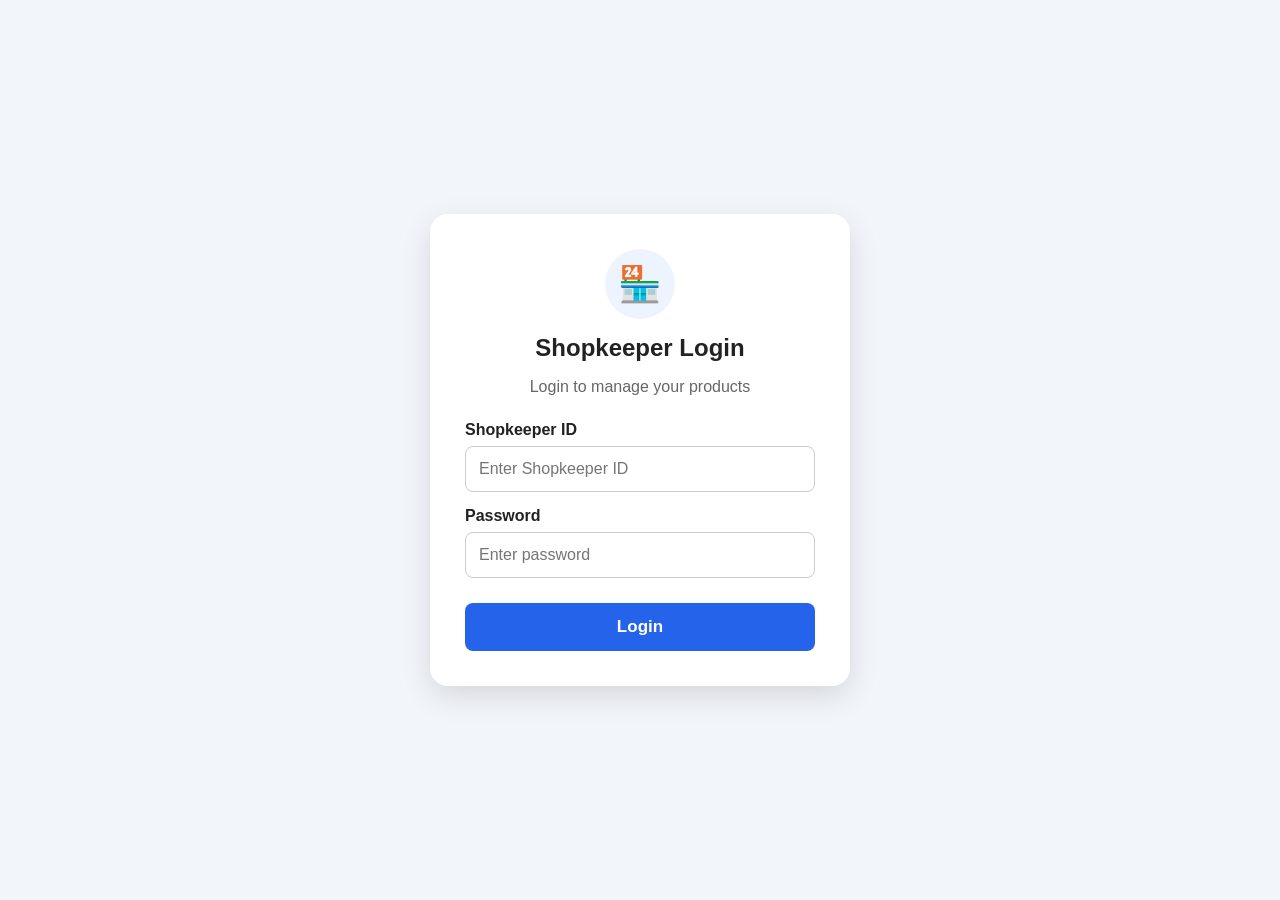
==== shopkeeper-login.html @ fdbec9fe "Add shopkeeper login HTML structure" ====
<!DOCTYPE html>
<html lang="en">
<head>
    <meta charset="UTF-8">
    <meta name="viewport" content="width=device-width, initial-scale=1.0">

    <title>Shopkeeper Login</title>

    <link rel="stylesheet" href="shopkeeper-login.css">
</head>

<body>

    <main class="login-page">

        <section class="login-card">

            <div class="logo">🏪</div>

            <h1>Shopkeeper Login</h1>

            <p class="subtitle">
                Login to manage your products
            </p>

            <div id="loginError" class="error-box"></div>

            <form id="loginForm">

                <label for="username">
                    Shopkeeper ID
                </label>

                <input
                    type="text"
                    id="username"
                    name="username"
                    placeholder="Enter Shopkeeper ID"
                    autocomplete="username"
                    required
                >

                <label for="password">
                    Password
                </label>

                <input
                    type="password"
                    id="password"
                    name="password"
                    placeholder="Enter password"
                    autocomplete="current-password"
                    required
                >

                <button
                    type="submit"
                    id="loginButton"
                >
                    <span id="loginText">Login</span>
                    <span
                        id="loginLoader"
                        class="loader"
                        style="display:none;"
                    ></span>
                </button>

            </form>

        </section>

    </main>

    <script src="shopkeeper-login.js"></script>

</body>
</html>
---- shopkeeper-login.css ----
* {
    box-sizing: border-box;
}

body {
    margin: 0;
    font-family: Arial, sans-serif;
    background: #f2f5f9;
    color: #222;
}

.login-page {
    min-height: 100vh;

    display: flex;
    justify-content: center;
    align-items: center;

    padding: 20px;
}

.login-card {
    width: 100%;
    max-width: 420px;

    background: white;

    padding: 35px;

    border-radius: 18px;

    box-shadow:
        0 10px 30px rgba(0,0,0,0.12);
}

.logo {
    width: 70px;
    height: 70px;

    margin: 0 auto 15px;

    display: flex;
    align-items: center;
    justify-content: center;

    background: #eef4ff;

    border-radius: 50%;

    font-size: 35px;
}

h1 {
    text-align: center;
    margin: 5px 0 8px;
}

.subtitle {
    text-align: center;
    color: #666;

    margin-bottom: 25px;
}

label {
    display: block;

    margin-top: 15px;
    margin-bottom: 7px;

    font-weight: bold;
}

input {
    width: 100%;

    padding: 13px;

    border: 1px solid #ccc;

    border-radius: 8px;

    font-size: 16px;

    outline: none;
}

input:focus {
    border-color: #2563eb;
}

button {
    width: 100%;

    margin-top: 25px;

    padding: 14px;

    border: none;

    border-radius: 8px;

    background: #2563eb;

    color: white;

    font-size: 17px;

    font-weight: bold;

    cursor: pointer;
}

button:hover {
    background: #1d4ed8;
}

button:disabled {
    opacity: 0.7;
    cursor: not-allowed;
}

.error-box {
    display: none;

    margin: 15px 0;

    padding: 12px;

    border-radius: 8px;

    background: #fee2e2;

    color: #b91c1c;

    font-size: 14px;
}

.loader {
    display: inline-block;

    width: 16px;
    height: 16px;

    margin-left: 8px;

    border: 2px solid white;
    border-top-color: transparent;

    border-radius: 50%;

    animation: spin 0.8s linear infinite;
}

@keyframes spin {
    to {
        transform: rotate(360deg);
    }
}

@media (max-width: 500px) {

    .login-card {
        padding: 25px 20px;
    }

}
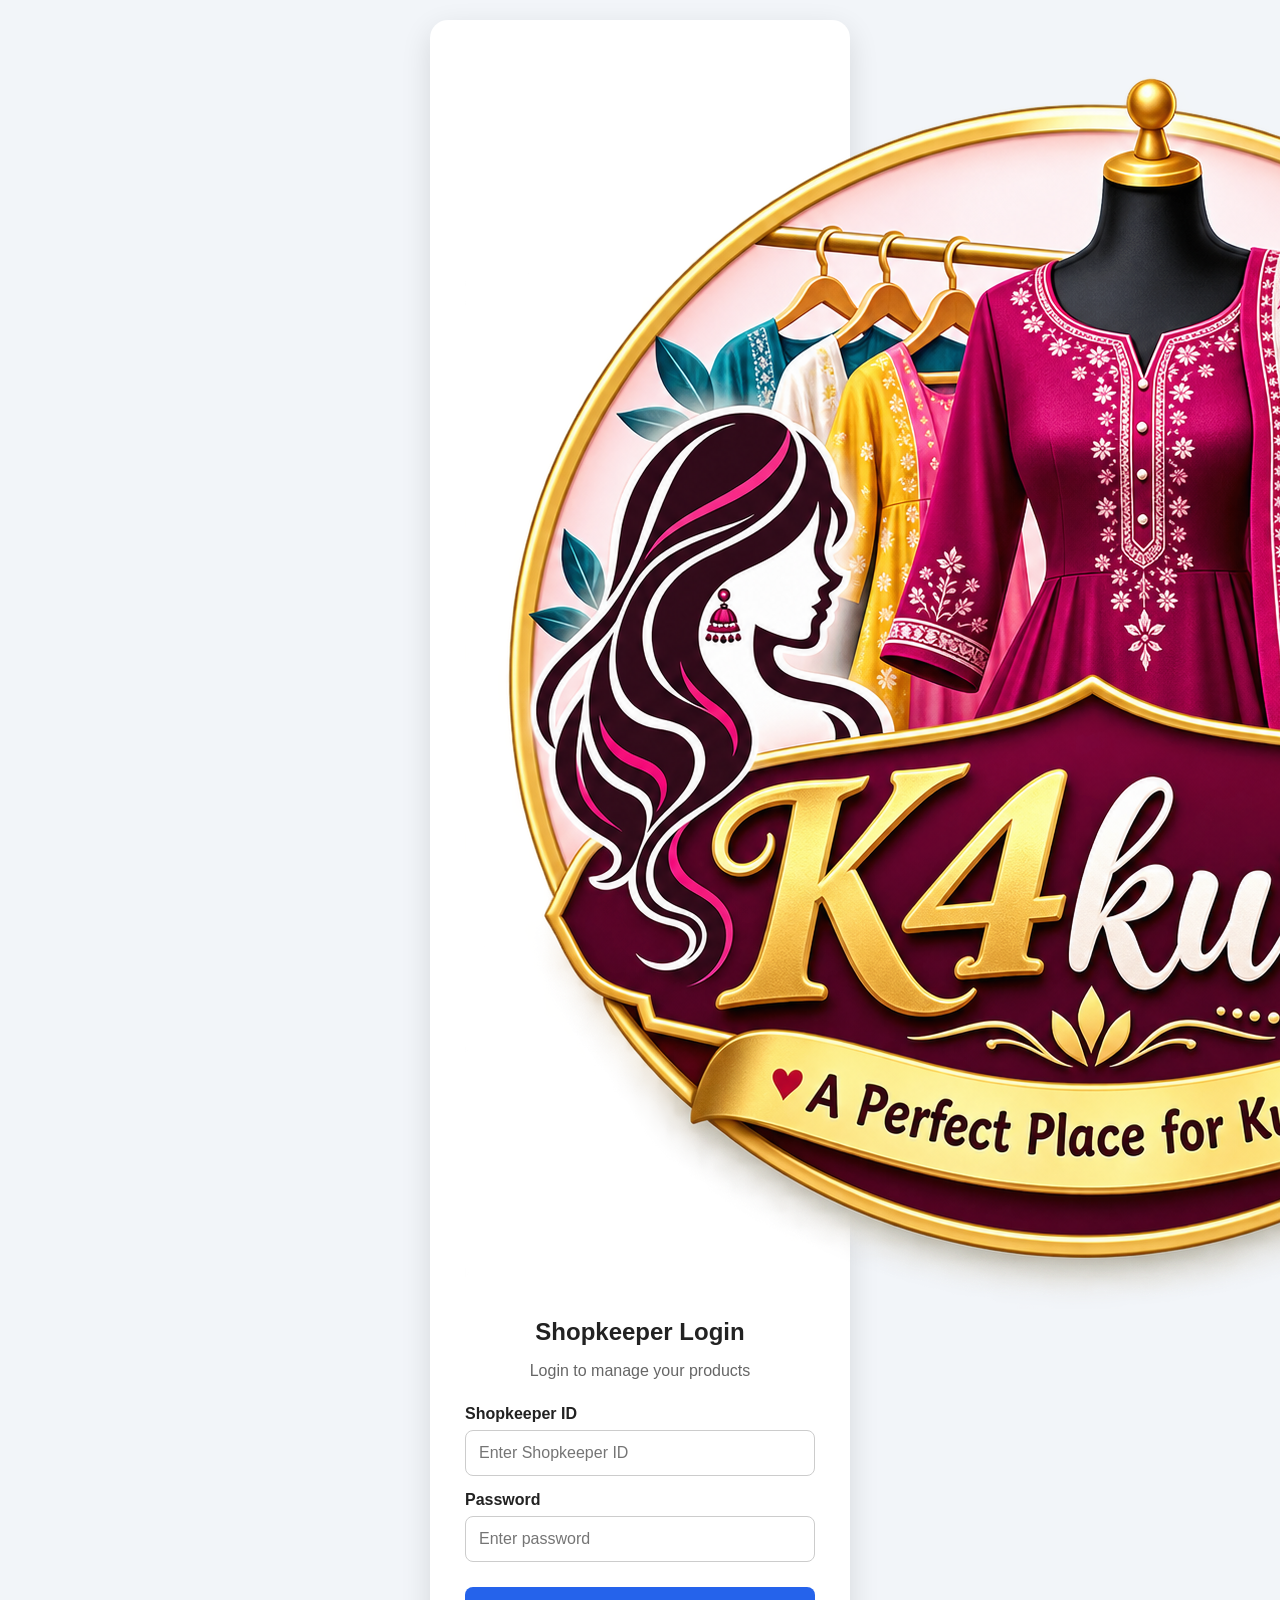
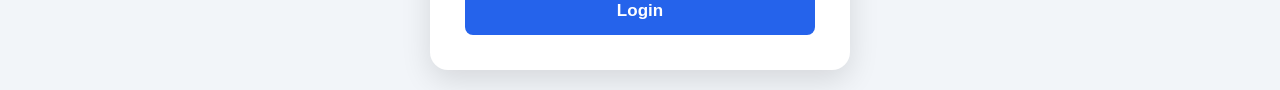
==== commit e77c418b: "Update shopkeeper-login.html" ====
--- a/shopkeeper-login.html
+++ b/shopkeeper-login.html
@@ -15,7 +15,9 @@
 
         <section class="login-card">
 
-            <div class="logo">🏪</div>
+            <div class="shop-logo">
+    <img src="k4kurtis-logo.png" alt="K4kurtis Logo">
+</div>
 
             <h1>Shopkeeper Login</h1>
 
